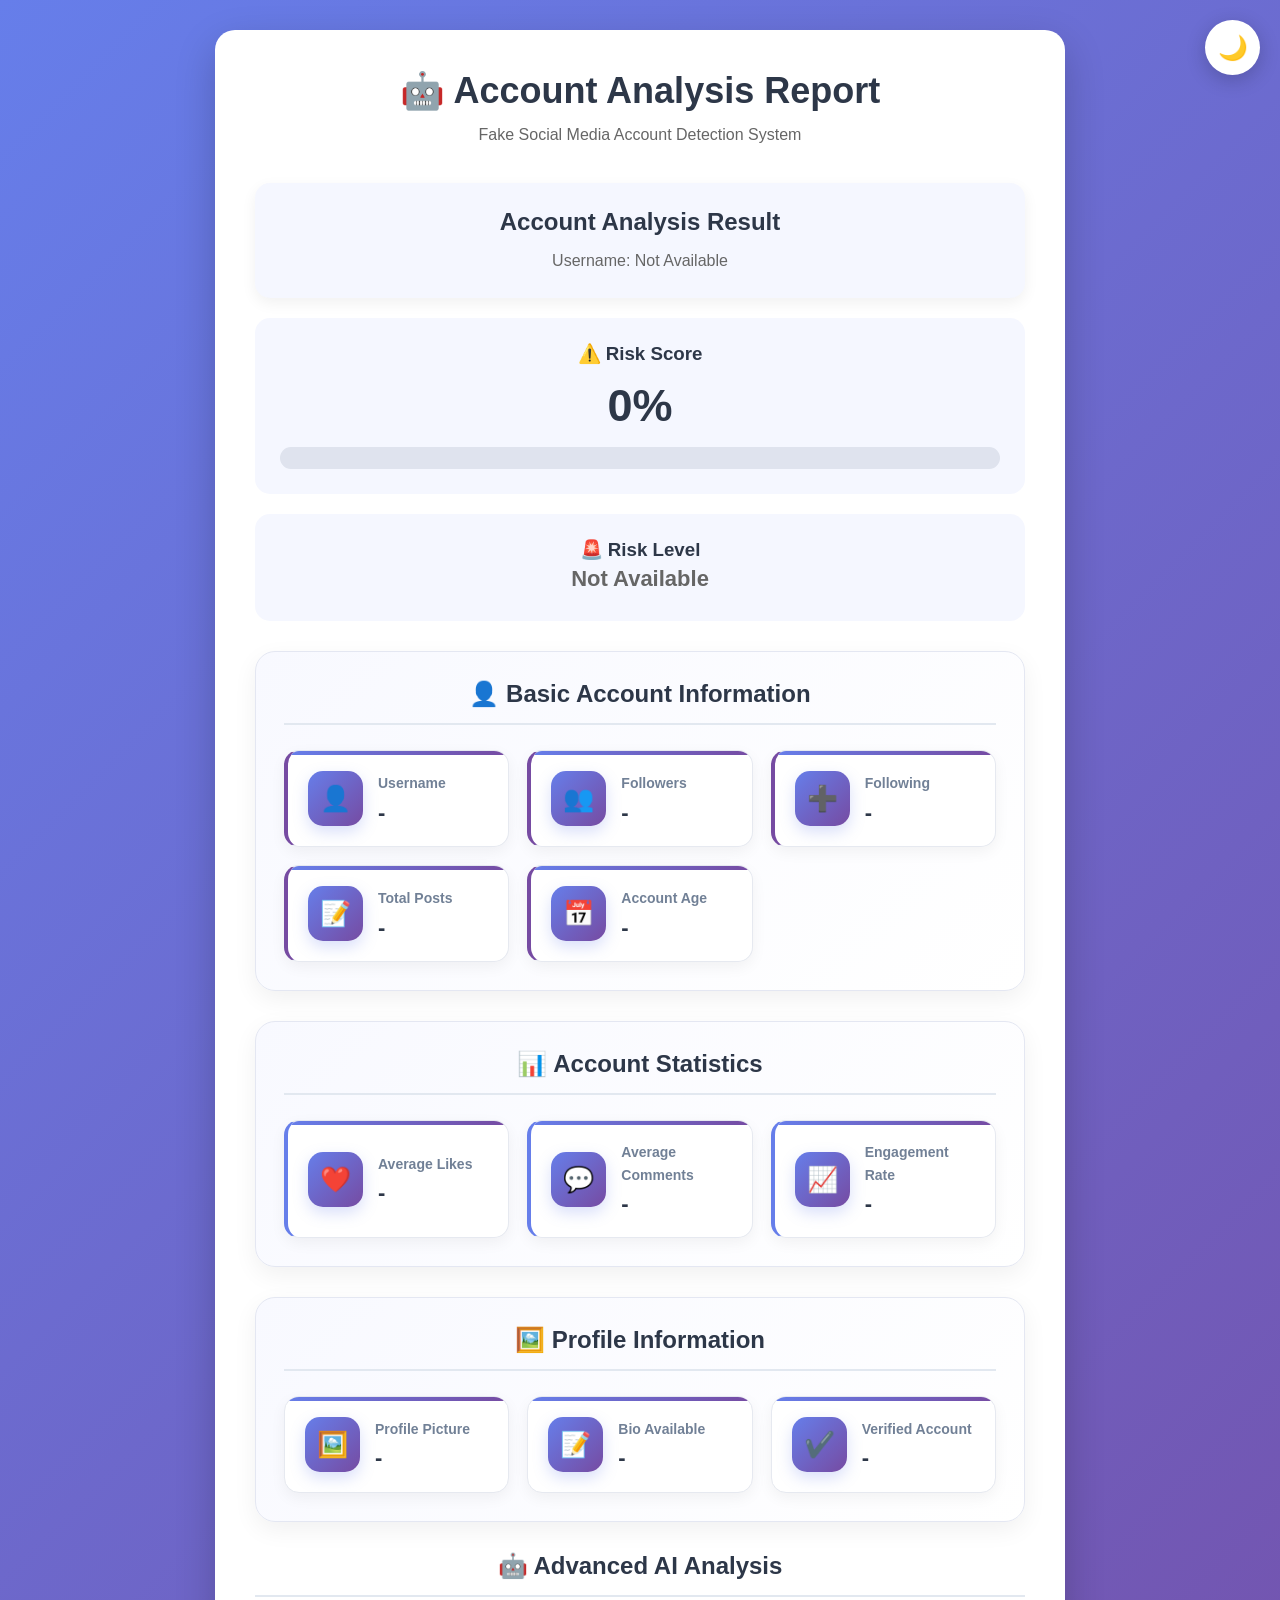
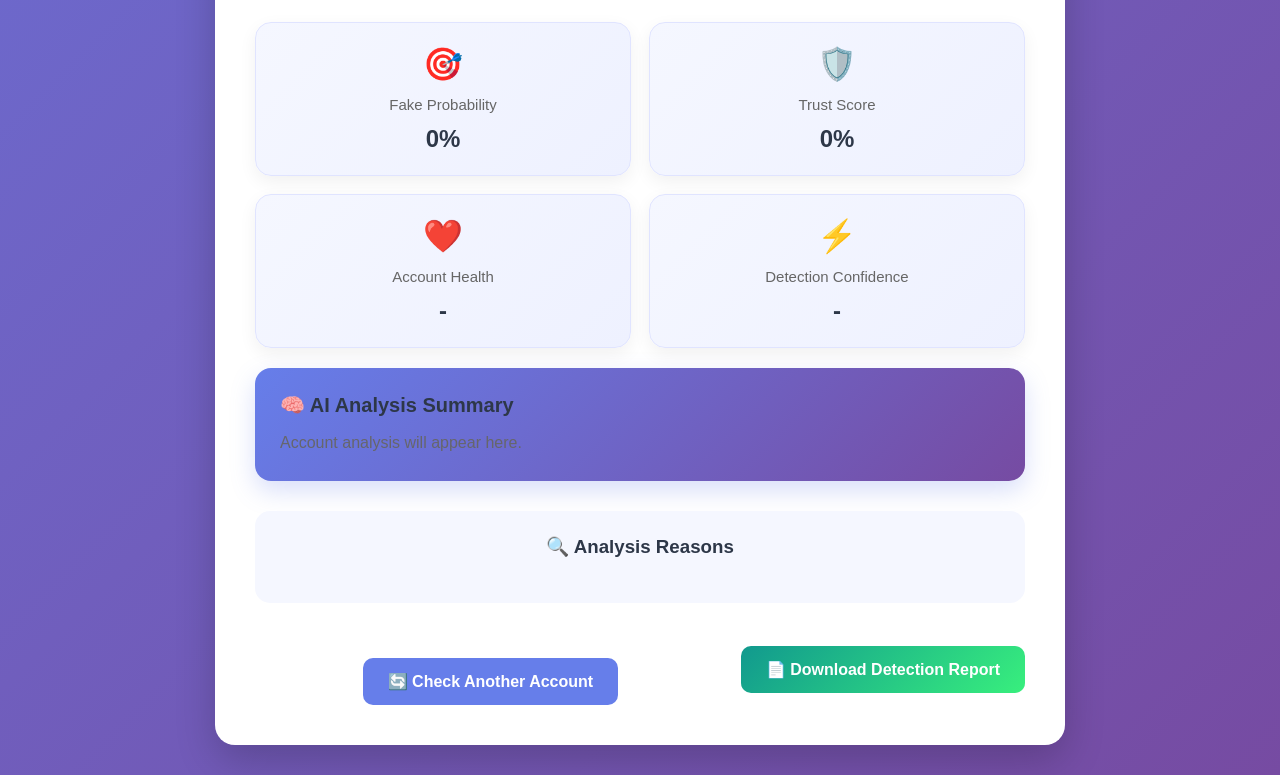
==== FAD System/result.html @ 50cc4f7e "Add files via upload" ====
<!DOCTYPE html>
<html lang="en">

<head>

    <meta charset="UTF-8">

    <meta name="viewport" content="width=device-width, initial-scale=1.0">

    <title>Account Analysis Report</title>

    <link rel="stylesheet" href="style.css">

</head>


<body>

    <!-- THEME TOGGLE BUTTON -->

<button id="themeToggle" class="theme-toggle">

    🌙

</button>

    <div class="container result-container">


        <!-- ==========================================
             RESULT HEADER
        =========================================== -->

        <div class="result-header">

            <h1>🤖 Account Analysis Report</h1>

            <p>
                Fake Social Media Account Detection System
            </p>

        </div>


        <!-- ==========================================
             RESULT STATUS
        =========================================== -->

        <div class="result-card">

            <h2 id="resultTitle">
                Account Analysis Result
            </h2>

            <p id="usernameResult">
                Username: Not Available
            </p>

        </div>


        <!-- ==========================================
             RISK SCORE
        =========================================== -->

        <div class="score-card">

            <h3>⚠️ Risk Score</h3>

            <div class="score-number">

                <span id="scoreValue">0</span>%

            </div>


            <!-- Progress Bar -->

            <div class="progress-container">

                <div
                    id="progressBar"
                    class="progress-bar"
                ></div>

            </div>

        </div>


        <!-- ==========================================
             RISK LEVEL
        =========================================== -->

        <div class="risk-card">

            <h3>🚨 Risk Level</h3>

            <p id="riskLevel">
                Not Available
            </p>

        </div>


        <!-- ==========================================
             BASIC ACCOUNT INFORMATION
        =========================================== -->

        <div class="details-section">

            <h2 class="details-title">
                👤 Basic Account Information
            </h2>


            <div class="details-grid">


                <div class="detail-card">

                    <span class="detail-icon">
                        👤
                    </span>

                    <div>

                        <p class="detail-label">
                            Username
                        </p>

                        <h3 id="detailUsername">
                            -
                        </h3>

                    </div>

                </div>


                <div class="detail-card">

                    <span class="detail-icon">
                        👥
                    </span>

                    <div>

                        <p class="detail-label">
                            Followers
                        </p>

                        <h3 id="detailFollowers">
                            -
                        </h3>

                    </div>

                </div>


                <div class="detail-card">

                    <span class="detail-icon">
                        ➕
                    </span>

                    <div>

                        <p class="detail-label">
                            Following
                        </p>

                        <h3 id="detailFollowing">
                            -
                        </h3>

                    </div>

                </div>


                <div class="detail-card">

                    <span class="detail-icon">
                        📝
                    </span>

                    <div>

                        <p class="detail-label">
                            Total Posts
                        </p>

                        <h3 id="detailPosts">
                            -
                        </h3>

                    </div>

                </div>


                <div class="detail-card">

                    <span class="detail-icon">
                        📅
                    </span>

                    <div>

                        <p class="detail-label">
                            Account Age
                        </p>

                        <h3 id="detailAccountAge">
                            -
                        </h3>

                    </div>

                </div>


            </div>

        </div>


        <!-- ==========================================
             ACCOUNT STATISTICS
        =========================================== -->

        <div class="details-section">

            <h2 class="details-title">
                📊 Account Statistics
            </h2>


            <div class="details-grid">


                <div class="detail-card">

                    <span class="detail-icon">
                        ❤️
                    </span>

                    <div>

                        <p class="detail-label">
                            Average Likes
                        </p>

                        <h3 id="detailLikes">
                            -
                        </h3>

                    </div>

                </div>


                <div class="detail-card">

                    <span class="detail-icon">
                        💬
                    </span>

                    <div>

                        <p class="detail-label">
                            Average Comments
                        </p>

                        <h3 id="detailComments">
                            -
                        </h3>

                    </div>

                </div>


                <div class="detail-card">

                    <span class="detail-icon">
                        📈
                    </span>

                    <div>

                        <p class="detail-label">
                            Engagement Rate
                        </p>

                        <h3 id="detailEngagement">
                            -
                        </h3>

                    </div>

                </div>


            </div>

        </div>


        <!-- ==========================================
             PROFILE INFORMATION
        =========================================== -->

        <div class="details-section">

            <h2 class="details-title">
                🖼️ Profile Information
            </h2>


            <div class="details-grid">


                <div class="detail-card">

                    <span class="detail-icon">
                        🖼️
                    </span>

                    <div>

                        <p class="detail-label">
                            Profile Picture
                        </p>

                        <h3 id="detailProfilePicture">
                            -
                        </h3>

                    </div>

                </div>


                <div class="detail-card">

                    <span class="detail-icon">
                        📝
                    </span>

                    <div>

                        <p class="detail-label">
                            Bio Available
                        </p>

                        <h3 id="detailBio">
                            -
                        </h3>

                    </div>

                </div>


                <div class="detail-card">

                    <span class="detail-icon">
                        ✔️
                    </span>

                    <div>

                        <p class="detail-label">
                            Verified Account
                        </p>

                        <h3 id="detailVerified">
                            -
                        </h3>

                    </div>

                </div>


            </div>

        </div>

        <!-- ==========================================
     ADVANCED ACCOUNT ANALYSIS
========================================== -->

<div class="advanced-analysis-section">

    <h2 class="details-title">
        🤖 Advanced AI Analysis
    </h2>


    <div class="analysis-grid">


        <div class="analysis-card">

            <span class="analysis-icon">
                🎯
            </span>

            <p>Fake Probability</p>

            <h3 id="fakeProbability">
                0%
            </h3>

        </div>


        <div class="analysis-card">

            <span class="analysis-icon">
                🛡️
            </span>

            <p>Trust Score</p>

            <h3 id="trustScore">
                0%
            </h3>

        </div>


        <div class="analysis-card">

            <span class="analysis-icon">
                ❤️
            </span>

            <p>Account Health</p>

            <h3 id="accountHealth">
                -
            </h3>

        </div>


        <div class="analysis-card">

            <span class="analysis-icon">
                ⚡
            </span>

            <p>Detection Confidence</p>

            <h3 id="detectionConfidence">
                -
            </h3>

        </div>


    </div>


    <div class="ai-summary-card">

        <h3>
            🧠 AI Analysis Summary
        </h3>

        <p id="aiSummary">

            Account analysis will appear here.

        </p>

    </div>


</div>


        <!-- ==========================================
             ANALYSIS REASONS
        =========================================== -->

        <div class="reasons-card">

            <h3>
                🔍 Analysis Reasons
            </h3>

            <ul id="reasonsList"></ul>

        </div>


        <!-- ==========================================
             ACTION BUTTON
        =========================================== -->

        <div class="result-button-container">

            <button id="checkAgainBtn">

                🔄 Check Another Account

            </button>

            <button id="downloadReportBtn">

                 📄 Download Detection Report

            </button>

        </div>


    </div>


    <script src="script.js"></script>

</body>

</html>
---- FAD System/style.css ----
/* ==========================================
   FAKE ACCOUNT DETECTION SYSTEM
   COMPLETE PROFESSIONAL STYLE SHEET
========================================== */


/* ==========================================
   1. GLOBAL RESET
========================================== */

* {
    margin: 0;
    padding: 0;
    box-sizing: border-box;
}


/* ==========================================
   2. BODY
========================================== */

body {

    font-family: Arial, sans-serif;

    min-height: 100vh;

    background: linear-gradient(
        135deg,
        #667eea,
        #764ba2
    );

    color: #2d3748;

    padding: 30px 20px;

}


/* ==========================================
   3. MAIN CONTAINER
========================================== */

.container {

    width: 100%;

    max-width: 1000px;

    margin: 0 auto;

    background: #ffffff;

    border-radius: 20px;

    padding: 40px;

    box-shadow:
        0 15px 40px
        rgba(0, 0, 0, 0.20);

}


/* ==========================================
   4. HEADINGS
========================================== */

h1,
h2,
h3 {

    color: #2d3748;

}


p {

    color: #666;

    line-height: 1.6;

}


/* ==========================================
   5. BUTTONS
========================================== */

button {

    border: none;

    outline: none;

    padding: 14px 25px;

    font-size: 16px;

    font-weight: bold;

    border-radius: 10px;

    cursor: pointer;

    background: #667eea;

    color: white;

    transition: all 0.3s ease;

}


button:hover {

    transform: translateY(-3px);

    background: #5568d8;

    box-shadow:
        0 8px 18px
        rgba(102, 126, 234, 0.35);

}


/* ==========================================
   HOME PAGE
========================================== */

.home-container {

    max-width: 1000px;

    text-align: center;

}


/* HOME HEADER */

.home-header {

    margin-bottom: 40px;

}


.home-header h1 {

    font-size: 40px;

    margin-bottom: 15px;

}


.home-header p {

    max-width: 750px;

    margin: 0 auto;

    font-size: 17px;

}


/* HOME BUTTONS */

.home-buttons {

    display: flex;

    justify-content: center;

    align-items: center;

    gap: 20px;

    flex-wrap: wrap;

    margin-bottom: 40px;

}


.home-buttons button {

    min-width: 230px;

}


/* ==========================================
   DASHBOARD
========================================== */

.dashboard-section {

    margin-top: 30px;

    margin-bottom: 40px;

}


.dashboard-section h2 {

    text-align: center;

    font-size: 28px;

    margin-bottom: 25px;

}


.dashboard-stats {

    display: grid;

    grid-template-columns:
        repeat(auto-fit, minmax(200px, 1fr));

    gap: 20px;

}


/* STAT CARD */

.stat-card {

    background:
        linear-gradient(
            135deg,
            #f5f7ff,
            #ffffff
        );

    padding: 25px;

    border-radius: 15px;

    box-shadow:
        0 5px 15px
        rgba(0, 0, 0, 0.08);

    transition: 0.3s;

}


.stat-card:hover {

    transform: translateY(-5px);

}


.stat-card h3 {

    font-size: 36px;

    margin-bottom: 10px;

}


.stat-card p {

    font-size: 16px;

}


/* ==========================================
   FEATURES SECTION
========================================== */

.features-section {

    margin-top: 40px;

}


.features-section h2 {

    text-align: center;

    font-size: 28px;

    margin-bottom: 25px;

}


.features-list {

    display: grid;

    grid-template-columns:
        repeat(auto-fit, minmax(250px, 1fr));

    gap: 18px;

}


.feature-item {

    background: #f5f7ff;

    padding: 20px;

    border-radius: 12px;

    font-size: 16px;

    transition: 0.3s;

}


.feature-item:hover {

    transform: translateY(-4px);

    box-shadow:
        0 8px 20px
        rgba(0, 0, 0, 0.10);

}


/* ==========================================
   HOME FOOTER
========================================== */

.home-footer {

    margin-top: 40px;

    padding-top: 20px;

    border-top: 1px solid #ddd;

}


/* ==========================================
   DETECTION PAGE
========================================== */

.detection-container {

    max-width: 800px;

}


.detection-header {

    text-align: center;

    margin-bottom: 35px;

}


.detection-header h1 {

    font-size: 36px;

    margin-bottom: 10px;

}


.detection-header p {

    font-size: 17px;

}


/* ==========================================
   FORM SECTION
========================================== */

.form-section-title {

    font-size: 21px;

    margin-top: 30px;

    margin-bottom: 20px;

    padding-bottom: 10px;

    border-bottom:
        2px solid #e2e8f0;

    text-align: center;

}


/* ==========================================
   INPUT FIELDS
========================================== */

input,
select {

    width: 100%;

    padding: 15px;

    margin-bottom: 18px;

    border:
        1px solid #cbd5e0;

    border-radius: 10px;

    font-size: 16px;

    outline: none;

    background: #ffffff;

    transition: 0.3s;

}


input:focus,
select:focus {

    border-color: #667eea;

    box-shadow:
        0 0 0 3px
        rgba(102, 126, 234, 0.15);

}


/* ==========================================
   PROFILE OPTIONS
========================================== */

.option-label {

    display: block;

    font-weight: bold;

    margin-bottom: 8px;

    margin-top: 10px;

}


/* ==========================================
   DETECTION BUTTON
========================================== */

form button {

    width: 100%;

    margin-top: 15px;

}


/* ==========================================
   RESULT PAGE
========================================== */

.result-container {

    max-width: 850px;

}


.result-header {

    text-align: center;

    margin-bottom: 35px;

}


.result-header h1 {

    font-size: 36px;

    margin-bottom: 10px;

}


/* ==========================================
   RESULT STATUS CARD
========================================== */

.result-card {

    background: #f5f7ff;

    padding: 25px;

    border-radius: 15px;

    text-align: center;

    margin-bottom: 20px;

    box-shadow:
        0 5px 15px
        rgba(0, 0, 0, 0.06);

}


.result-card h2 {

    margin-bottom: 12px;

}


/* ==========================================
   SCORE CARD
========================================== */

.score-card {

    background: #f5f7ff;

    padding: 25px;

    border-radius: 15px;

    text-align: center;

    margin-bottom: 20px;

}


.score-card h3 {

    margin-bottom: 10px;

}


/* SCORE NUMBER */

.score-number {

    font-size: 45px;

    font-weight: bold;

    margin: 15px;

}


/* ==========================================
   PROGRESS BAR
========================================== */

.progress-container {

    width: 100%;

    height: 22px;

    background: #dfe3ee;

    border-radius: 20px;

    overflow: hidden;

}


.progress-bar {

    width: 0%;

    height: 100%;

    background:
        linear-gradient(
            90deg,
            #667eea,
            #764ba2
        );

    border-radius: 20px;

    transition: width 1s ease;

}


/* ==========================================
   RISK LEVEL CARD
========================================== */

.risk-card {

    background: #f5f7ff;

    padding: 25px;

    border-radius: 15px;

    text-align: center;

    margin-bottom: 20px;

}


.risk-card p {

    font-size: 22px;

    font-weight: bold;

}


/* ==========================================
   ANALYSIS REASONS
========================================== */

.reasons-card {

    background: #f5f7ff;

    padding: 25px;

    border-radius: 15px;

    margin-bottom: 25px;

}


.reasons-card h3 {

    text-align: center;

    margin-bottom: 20px;

}


.reasons-card ul {

    padding-left: 25px;

}


.reasons-card li {

    margin-bottom: 14px;

    font-size: 16px;

    line-height: 1.6;

}


/* ==========================================
   CHECK AGAIN BUTTON
========================================== */

#checkAgainBtn {

    display: block;

    margin: 25px auto 0;

}


/* ==========================================
   HISTORY PAGE
========================================== */

.history-container {

    max-width: 1100px;

}


/* HISTORY HEADER */

.history-header {

    text-align: center;

    margin-bottom: 35px;

}


.history-header h1 {

    font-size: 36px;

    margin-bottom: 10px;

}


/* ==========================================
   HISTORY SEARCH & FILTER
========================================== */

.history-controls {

    display: flex;

    gap: 20px;

    align-items: center;

    margin-bottom: 25px;

}


.history-controls input {

    flex: 1;

    margin-bottom: 0;

}


.history-controls select {

    width: 230px;

    margin-bottom: 0;

}


/* ==========================================
   TABLE CONTAINER
========================================== */

.table-container {

    width: 100%;

    max-height: 500px;

    overflow-x: auto;

    overflow-y: auto;

    margin-bottom: 30px;

    border-radius: 12px;

    border:
        1px solid #e2e8f0;

}


/* ==========================================
   HISTORY TABLE
========================================== */

.table-container table {

    width: 100%;

    min-width: 750px;

    border-collapse: collapse;

}


.table-container th {

    padding: 18px;

    background: #667eea;

    color: white;

    font-size: 16px;

    text-align: center;

    position: sticky;

    top: 0;

}


.table-container td {

    padding: 17px;

    text-align: center;

    border-bottom:
        1px solid #e2e8f0;

}


.table-container tbody tr {

    transition: 0.3s;

}


.table-container tbody tr:hover {

    background: #f5f7ff;

}


/* ==========================================
   HISTORY ACTION BUTTONS
========================================== */

.action-buttons {

    display: flex;

    justify-content: center;

    align-items: center;

    gap: 10px;

}


.view-btn,
.delete-btn {

    padding: 9px 14px;

    font-size: 14px;

    border-radius: 8px;

}


.view-btn {

    background: #667eea;

}


.delete-btn {

    background: #e74c3c;

}


.delete-btn:hover {

    background: #c0392b;

}


/* ==========================================
   HISTORY PAGE BUTTONS
========================================== */

.history-buttons {

    display: flex;

    justify-content: center;

    gap: 20px;

    flex-wrap: wrap;

}


.history-buttons button {

    min-width: 180px;

}


/* ==========================================
   MOBILE RESPONSIVE
========================================== */

@media (max-width: 700px) {

    body {

        padding: 15px;

    }


    .container {

        padding: 25px 18px;

        border-radius: 15px;

    }


    /* HOME */

    .home-header h1 {

        font-size: 29px;

    }


    .home-buttons {

        flex-direction: column;

    }


    .home-buttons button {

        width: 100%;

    }


    /* DETECTION */

    .detection-header h1 {

        font-size: 28px;

    }


    /* RESULT */

    .result-header h1 {

        font-size: 28px;

    }


    .score-number {

        font-size: 38px;

    }


    /* HISTORY */

    .history-header h1 {

        font-size: 28px;

    }


    .history-controls {

        flex-direction: column;

        align-items: stretch;

    }


    .history-controls select {

        width: 100%;

    }


    .history-buttons {

        flex-direction: column;

    }


    .history-buttons button {

        width: 100%;

    }


    .action-buttons {

        flex-direction: column;

    }


}


/* ==========================================
   SMALL MOBILE
========================================== */

@media (max-width: 400px) {

    .container {

        padding: 20px 14px;

    }


    .home-header h1 {

        font-size: 25px;

    }


    button {

        font-size: 15px;

        padding: 13px 18px;

    }


    input,
    select {

        font-size: 15px;

    }

}

/* ==========================================
   PROFESSIONAL FORM CARDS
========================================== */

.form-card {

    background: linear-gradient(
        135deg,
        #f8f9ff,
        #ffffff
    );

    border: 1px solid #e2e8f0;

    border-radius: 18px;

    padding: 25px;

    margin-bottom: 30px;

    box-shadow:
        0 8px 20px
        rgba(0, 0, 0, 0.06);

}


/* CARD HEADER */

.form-card-header {

    display: flex;

    align-items: center;

    gap: 15px;

    margin-bottom: 25px;

    padding-bottom: 18px;

    border-bottom:
        2px solid #e9edf5;

}


.section-icon {

    width: 55px;

    height: 55px;

    display: flex;

    justify-content: center;

    align-items: center;

    font-size: 28px;

    border-radius: 15px;

    background:
        linear-gradient(
            135deg,
            #667eea,
            #764ba2
        );

}


/* HEADER TEXT */

.form-card-header h2 {

    font-size: 22px;

    margin-bottom: 5px;

}


.form-card-header p {

    font-size: 14px;

}


/* ==========================================
   FORM GRID
========================================== */

.form-grid {

    display: grid;

    grid-template-columns:
        repeat(2, 1fr);

    gap: 18px;

}


/* INPUT GROUP */

.input-group {

    display: flex;

    flex-direction: column;

}


.input-group label {

    font-size: 15px;

    font-weight: bold;

    margin-bottom: 8px;

    color: #374151;

}


.input-group input {

    margin-bottom: 0;

}


/* FULL WIDTH */

.full-width {

    grid-column: span 2;

}


/* INPUT HOVER */

.input-group input:hover {

    border-color: #667eea;

}


/* ==========================================
   MOBILE RESPONSIVE
========================================== */

@media (max-width: 650px) {

    .form-grid {

        grid-template-columns: 1fr;

    }


    .full-width {

        grid-column: span 1;

    }


    .form-card {

        padding: 20px;

    }


    .form-card-header {

        align-items: flex-start;

    }


    .section-icon {

        width: 48px;

        height: 48px;

        font-size: 23px;

    }

}

/* ==========================================
   PROFESSIONAL RESULT DETAILS CARDS
========================================== */


/* MAIN DETAILS SECTION */

.details-section {

    margin-top: 30px;

    margin-bottom: 30px;

    padding: 28px;

    background: linear-gradient(
        135deg,
        #f8f9ff,
        #ffffff
    );

    border-radius: 20px;

    border: 1px solid #e4e7f2;

    box-shadow:
        0 8px 25px
        rgba(0, 0, 0, 0.06);

}


/* SECTION TITLE */

.details-title {

    display: flex;

    align-items: center;

    justify-content: center;

    gap: 10px;

    font-size: 24px;

    margin-bottom: 25px;

    padding-bottom: 15px;

    color: #2d3748;

    border-bottom: 2px solid #e2e8f0;

}


/* GRID FOR INFORMATION */

.details-grid {

    display: grid;

    grid-template-columns:
        repeat(auto-fit, minmax(220px, 1fr));

    gap: 18px;

}


/* ==========================================
   INDIVIDUAL INFORMATION CARD
========================================== */

.detail-card {

    display: flex;

    align-items: center;

    gap: 15px;

    padding: 20px;

    background: #ffffff;

    border-radius: 15px;

    border: 1px solid #e6e9f0;

    box-shadow:
        0 5px 15px
        rgba(0, 0, 0, 0.05);

    transition: all 0.3s ease;

    position: relative;

    overflow: hidden;

}


/* TOP COLOR LINE */

.detail-card::before {

    content: "";

    position: absolute;

    top: 0;

    left: 0;

    width: 100%;

    height: 4px;

    background: linear-gradient(
        90deg,
        #667eea,
        #764ba2
    );

}


/* CARD HOVER EFFECT */

.detail-card:hover {

    transform: translateY(-6px);

    box-shadow:
        0 12px 25px
        rgba(102, 126, 234, 0.18);

}


/* ==========================================
   ICON DESIGN
========================================== */

.detail-icon {

    min-width: 55px;

    width: 55px;

    height: 55px;

    display: flex;

    align-items: center;

    justify-content: center;

    font-size: 25px;

    border-radius: 15px;

    background: linear-gradient(
        135deg,
        #667eea,
        #764ba2
    );

    box-shadow:
        0 6px 15px
        rgba(102, 126, 234, 0.25);

}


/* ==========================================
   LABEL
========================================== */

.detail-label {

    font-size: 14px;

    font-weight: 600;

    color: #718096;

    margin-bottom: 5px;

}


/* ==========================================
   VALUE
========================================== */

.detail-card h3 {

    font-size: 22px;

    color: #2d3748;

    margin: 0;

    word-break: break-word;

}


/* ==========================================
   SPECIAL COLORS FOR DIFFERENT SECTIONS
========================================== */


/* BASIC INFORMATION CARDS */

.details-section:nth-of-type(4) .detail-card {

    border-left: 4px solid #667eea;

}


/* ACCOUNT STATISTICS CARDS */

.details-section:nth-of-type(5) .detail-card {

    border-left: 4px solid #764ba2;

}


/* PROFILE INFORMATION CARDS */

.details-section:nth-of-type(6) .detail-card {

    border-left: 4px solid #667eea;

}


/* ==========================================
   RESULT BUTTON CONTAINER
========================================== */

.result-button-container {

    display: flex;

    justify-content: center;

    align-items: center;

    margin-top: 30px;

}


.result-button-container button {

    min-width: 240px;

}


/* ==========================================
   MOBILE RESPONSIVE
========================================== */

@media (max-width: 650px) {

    .details-section {

        padding: 20px;

    }


    .details-title {

        font-size: 20px;

        text-align: center;

    }


    .details-grid {

        grid-template-columns: 1fr;

    }


    .detail-card {

        padding: 18px;

    }


    .detail-icon {

        min-width: 48px;

        width: 48px;

        height: 48px;

        font-size: 22px;

    }


    .detail-card h3 {

        font-size: 19px;

    }

}

/* ==========================================
   PROFESSIONAL ANALYTIC DASHBOARD
========================================== */


/* ANALYTIC MAIN CONTAINER */

.analytic-container {

    max-width: 1000px;

}


/* ==========================================
   ANALYTIC HEADER
========================================== */

.analytic-header {

    text-align: center;

    margin-bottom: 35px;

}


.analytic-header h1 {

    font-size: 36px;

    color: #2d3748;

    margin-bottom: 12px;

}


.analytic-header p {

    font-size: 17px;

    color: #718096;

}


/* ==========================================
   ANALYTIC STATISTICS GRID
========================================== */

.analytic-stats {

    display: grid;

    grid-template-columns:
        repeat(auto-fit, minmax(200px, 1fr));

    gap: 20px;

    margin-bottom: 30px;

}


/* ==========================================
   ANALYTIC CARDS
========================================== */

.analytic-card {

    background: #ffffff;

    border-radius: 18px;

    padding: 25px 20px;

    text-align: center;

    border: 1px solid #e6e9f0;

    box-shadow:
        0 6px 18px
        rgba(0, 0, 0, 0.07);

    position: relative;

    overflow: hidden;

    transition: all 0.3s ease;

}


/* TOP GRADIENT LINE */

.analytic-card::before {

    content: "";

    position: absolute;

    top: 0;

    left: 0;

    width: 100%;

    height: 5px;

    background: linear-gradient(
        90deg,
        #667eea,
        #764ba2
    );

}


/* HOVER EFFECT */

.analytic-card:hover {

    transform: translateY(-7px);

    box-shadow:
        0 15px 30px
        rgba(102, 126, 234, 0.18);

}


/* ==========================================
   ANALYTIC ICON
========================================== */

.analytic-icon {

    width: 60px;

    height: 60px;

    margin: 0 auto 15px;

    display: flex;

    align-items: center;

    justify-content: center;

    font-size: 28px;

    border-radius: 18px;

    background: linear-gradient(
        135deg,
        #667eea,
        #764ba2
    );

}


/* ==========================================
   ANALYTIC NUMBER
========================================== */

.analytic-card h2 {

    font-size: 38px;

    color: #2d3748;

    margin-bottom: 10px;

}


/* ==========================================
   ANALYTIC LABEL
========================================== */

.analytic-card p {

    font-size: 15px;

    color: #718096;

    font-weight: 600;

}


/* ==========================================
   ANALYTIC SECTIONS
========================================== */

.analytic-section {

    margin-bottom: 30px;

    padding: 28px;

    background: linear-gradient(
        135deg,
        #f8f9ff,
        #ffffff
    );

    border-radius: 20px;

    border: 1px solid #e4e7f2;

    box-shadow:
        0 8px 25px
        rgba(0, 0, 0, 0.06);

}


/* SECTION TITLE */

.analytic-section h2 {

    text-align: center;

    font-size: 24px;

    color: #2d3748;

    padding-bottom: 15px;

    margin-bottom: 25px;

    border-bottom: 2px solid #e2e8f0;

}


/* ==========================================
   RISK DISTRIBUTION
========================================== */

.distribution-container {

    display: flex;

    flex-direction: column;

    gap: 25px;

}


.distribution-item {

    width: 100%;

}


/* LABEL */

.distribution-label {

    display: flex;

    justify-content: space-between;

    align-items: center;

    margin-bottom: 10px;

    font-size: 17px;

    font-weight: bold;

    color: #2d3748;

}


/* BAR BACKGROUND */

.distribution-bar {

    width: 100%;

    height: 22px;

    background: #e2e8f0;

    border-radius: 20px;

    overflow: hidden;

}


/* PROGRESS BAR */

.distribution-progress {

    width: 0%;

    height: 100%;

    border-radius: 20px;

    transition: width 1s ease;

}


/* HIGH RISK */

.high-progress {

    background: linear-gradient(
        90deg,
        #ff416c,
        #ff4b2b
    );

}


/* MEDIUM RISK */

.medium-progress {

    background: linear-gradient(
        90deg,
        #f7971e,
        #ffd200
    );

}


/* LOW RISK */

.low-progress {

    background: linear-gradient(
        90deg,
        #11998e,
        #38ef7d
    );

}


/* ==========================================
   MOST RECENT DETECTION
========================================== */

#recentDetection {

    display: grid;

    grid-template-columns:
        repeat(auto-fit, minmax(200px, 1fr));

    gap: 18px;

}


/* RECENT ACCOUNT CARD */

.recent-account-card {

    padding: 20px;

    background: #ffffff;

    border-radius: 15px;

    border: 1px solid #e6e9f0;

    box-shadow:
        0 5px 15px
        rgba(0, 0, 0, 0.05);

}


/* NO DATA MESSAGE */

.no-data-message {

    grid-column: 1 / -1;

    text-align: center;

    padding: 30px;

    color: #718096;

}


/* ==========================================
   ANALYTIC BUTTONS
========================================== */

.analytic-buttons {

    display: flex;

    justify-content: center;

    align-items: center;

    gap: 18px;

    flex-wrap: wrap;

    margin-top: 30px;

}


.analytic-buttons button {

    min-width: 210px;

}


/* ==========================================
   MOBILE RESPONSIVE
========================================== */

@media (max-width: 650px) {

    .analytic-container {

        padding: 25px 18px;

    }


    .analytic-header h1 {

        font-size: 28px;

    }


    .analytic-stats {

        grid-template-columns: 1fr;

    }


    .analytic-section {

        padding: 20px;

    }


    .analytic-section h2 {

        font-size: 20px;

    }


    .distribution-label {

        font-size: 15px;

    }


    .analytic-buttons {

        flex-direction: column;

    }


    .analytic-buttons button {

        width: 100%;

    }

}

/* ==========================================
   PROFESSIONAL DETECTION FORM CARDS
========================================== */

.form-card {

    background: #f8f9ff;

    border: 1px solid #e3e6f5;

    border-radius: 18px;

    padding: 25px;

    margin-bottom: 25px;

    transition: 0.3s;

}


.form-card:hover {

    transform: translateY(-3px);

    box-shadow: 0 10px 25px rgba(0, 0, 0, 0.08);

}


/* ==========================================
   CARD HEADER
========================================== */

.form-card-header {

    display: flex;

    align-items: center;

    gap: 15px;

    margin-bottom: 25px;

}


.section-icon {

    width: 55px;

    height: 55px;

    display: flex;

    align-items: center;

    justify-content: center;

    font-size: 26px;

    background: white;

    border-radius: 15px;

    box-shadow: 0 5px 15px rgba(0, 0, 0, 0.08);

}


.form-card-header h2 {

    font-size: 22px;

    color: #2d3748;

    margin-bottom: 6px;

}


.form-card-header p {

    font-size: 14px;

    color: #718096;

    line-height: 1.5;

}


/* ==========================================
   FORM GRID
========================================== */

.form-grid {

    display: grid;

    grid-template-columns: repeat(2, 1fr);

    gap: 20px;

}


.full-width {

    grid-column: span 2;

}


/* ==========================================
   INPUT GROUP
========================================== */

.input-group {

    display: flex;

    flex-direction: column;

}


.input-group label {

    font-size: 15px;

    font-weight: bold;

    color: #2d3748;

    margin-bottom: 8px;

}


.input-group input {

    margin-bottom: 0;

    background: white;

}


.input-group select {

    margin-bottom: 0;

    background: white;

}


/* ==========================================
   ANALYZE BUTTON
========================================== */

.analyze-btn {

    width: 100%;

    padding: 17px;

    font-size: 18px;

    margin-top: 5px;

    border-radius: 12px;

}


/* ==========================================
   MOBILE RESPONSIVE DETECTION FORM
========================================== */

@media (max-width: 650px) {

    .form-grid {

        grid-template-columns: 1fr;

    }


    .full-width {

        grid-column: span 1;

    }


    .form-card {

        padding: 20px;

    }


    .form-card-header {

        align-items: flex-start;

    }


    .form-card-header h2 {

        font-size: 19px;

    }


    .section-icon {

        width: 48px;

        height: 48px;

        font-size: 22px;

    }

}

/* ==========================================
   AUTO ENGAGEMENT CALCULATION
========================================== */

.auto-calculate-text {

    margin-top: 8px;

    font-size: 13px;

    color: #718096;

}


#engagement {

    background: #eef1ff;

    cursor: not-allowed;

    font-weight: bold;

    color: #5568d8;

}

/* ==========================================
   ADVANCED AI ANALYSIS SECTION
========================================== */

.advanced-analysis-section {
    margin-top: 30px;
    margin-bottom: 30px;
}


/* ==========================================
   ANALYSIS GRID
========================================== */

.analysis-grid {
    display: grid;
    grid-template-columns: repeat(2, 1fr);
    gap: 18px;
    margin-top: 20px;
}


/* ==========================================
   ANALYSIS CARD
========================================== */

.analysis-card {
    background: linear-gradient(
        135deg,
        #f5f7ff,
        #eef1ff
    );

    border: 1px solid #e0e4ff;

    border-radius: 16px;

    padding: 22px;

    text-align: center;

    transition: 0.3s;

    box-shadow:
        0 6px 18px rgba(0, 0, 0, 0.06);
}


.analysis-card:hover {
    transform: translateY(-5px);

    box-shadow:
        0 12px 25px rgba(102, 126, 234, 0.2);
}


/* ==========================================
   ANALYSIS ICON
========================================== */

.analysis-icon {
    display: block;

    font-size: 32px;

    margin-bottom: 10px;
}


/* ==========================================
   ANALYSIS TEXT
========================================== */

.analysis-card p {
    font-size: 15px;

    color: #666;

    margin-bottom: 8px;
}


.analysis-card h3 {
    font-size: 24px;

    color: #2d3748;
}


/* ==========================================
   AI SUMMARY CARD
========================================== */

.ai-summary-card {
    margin-top: 20px;

    padding: 25px;

    border-radius: 16px;

    background: linear-gradient(
        135deg,
        #667eea,
        #764ba2
    );

    color: white;

    box-shadow:
        0 10px 25px rgba(102, 126, 234, 0.25);
}


.ai-summary-card h3 {
    font-size: 20px;

    margin-bottom: 12px;
}


.ai-summary-card p {
    font-size: 16px;

    line-height: 1.7;

    opacity: 0.95;
}


/* ==========================================
   MOBILE RESPONSIVE
========================================== */

@media (max-width: 600px) {

    .analysis-grid {
        grid-template-columns: 1fr;
    }


    .analysis-card {
        padding: 18px;
    }


    .ai-summary-card {
        padding: 20px;
    }

}

/* ==========================================
   RESULT ACTION BUTTONS
========================================== */

.result-button-container {
    display: flex;
    justify-content: center;
    align-items: center;
    gap: 15px;
    flex-wrap: wrap;
    margin-top: 30px;
}


.result-button-container button {
    min-width: 220px;
}


/* Download Report Button */

#downloadReportBtn {
    background: linear-gradient(
        135deg,
        #11998e,
        #38ef7d
    );
}


#downloadReportBtn:hover {
    transform: translateY(-3px);

    box-shadow:
        0 10px 20px rgba(17, 153, 142, 0.3);
}


/* Mobile */

@media (max-width: 600px) {

    .result-button-container {
        flex-direction: column;
    }


    .result-button-container button {
        width: 100%;
    }

}

/* ==========================================
   DARK MODE / LIGHT MODE
========================================== */

.theme-toggle {
    position: fixed;

    top: 20px;

    right: 20px;

    width: 55px;

    height: 55px;

    padding: 0;

    border-radius: 50%;

    font-size: 24px;

    display: flex;

    justify-content: center;

    align-items: center;

    z-index: 1000;

    background: white;

    color: #2d3748;

    box-shadow: 0 5px 20px rgba(0, 0, 0, 0.2);

    transition: 0.3s;
}


.theme-toggle:hover {
    transform: rotate(20deg) scale(1.08);

    background: #f5f7ff;
}


/* ==========================================
   DARK MODE BODY
========================================== */

body.dark-mode {
    background: linear-gradient(
        135deg,
        #121212,
        #1e1e2f
    );
}


/* ==========================================
   DARK MODE MAIN CONTAINER
========================================== */

body.dark-mode .container {
    background: #20202b;

    color: white;
}


/* ==========================================
   DARK MODE HEADINGS
========================================== */

body.dark-mode h1,
body.dark-mode h2,
body.dark-mode h3 {
    color: #ffffff;
}


/* ==========================================
   DARK MODE TEXT
========================================== */

body.dark-mode p,
body.dark-mode label {
    color: #d1d1d1;
}


/* ==========================================
   DARK MODE CARDS
========================================== */

body.dark-mode .result-card,
body.dark-mode .score-card,
body.dark-mode .risk-card,
body.dark-mode .reasons-card,
body.dark-mode .detail-card,
body.dark-mode .analysis-card,
body.dark-mode .stat-card,
body.dark-mode .feature-item,
body.dark-mode .form-card,
body.dark-mode .recent-account-card {
    background: #2b2b38;

    border-color: #3b3b4d;
}

/* ==========================================
   DARK MODE ANALYTIC DASHBOARD
========================================== */

body.dark-mode .analytic-card {
    background: #2b2b38;
    border-color: #3b3b4d;
}

body.dark-mode .analytic-card h2 {
    color: #ffffff;
}

body.dark-mode .analytic-card p {
    color: #d1d1d1;
}

body.dark-mode .analytic-section {
    background: #242431;
    border-color: #3b3b4d;
}

body.dark-mode .analytic-section h2 {
    color: #ffffff;
}

body.dark-mode .distribution-label {
    color: #ffffff;
}

body.dark-mode .no-data-message {
    color: #d1d1d1;
}


/* ==========================================
   DARK MODE INPUTS
========================================== */

body.dark-mode input,
body.dark-mode select {
    background: #292936;

    color: white;

    border-color: #44445a;
}


body.dark-mode input::placeholder {
    color: #aaa;
}


/* ==========================================
   DARK MODE TABLE
========================================== */

body.dark-mode .table-container td {
    color: white;

    border-color: #3b3b4d;
}


body.dark-mode .table-container tbody tr:hover {
    background: #2b2b38;
}


/* ==========================================
   DARK MODE FORM SECTION
========================================== */

body.dark-mode .form-section-title {
    color: white;

    border-color: #44445a;
}


/* ==========================================
   DARK MODE THEME BUTTON
========================================== */

body.dark-mode .theme-toggle {
    background: #2b2b38;

    color: #ffd43b;
}


/* ==========================================
   MOBILE
========================================== */

@media (max-width: 600px) {

    .theme-toggle {
        width: 48px;

        height: 48px;

        font-size: 20px;

        top: 15px;

        right: 15px;
    }

}

/* ==========================================
   ANALYTIC CHARTS
========================================== */

.charts-section {
    margin-top: 40px;
}


.charts-section h2 {
    text-align: center;
    margin-bottom: 25px;
    font-size: 26px;
}


.charts-grid {
    display: grid;
    grid-template-columns: repeat(2, 1fr);
    gap: 25px;
}


.chart-card {
    background: #f5f7ff;
    padding: 25px;
    border-radius: 18px;
    box-shadow: 0 8px 20px rgba(0, 0, 0, 0.08);
}


.chart-card h3 {
    text-align: center;
    margin-bottom: 20px;
}


.trend-chart {
    margin-top: 25px;
}


/* DARK MODE */

body.dark-mode .chart-card {
    background: #2b2b38;
}


/* MOBILE */

@media (max-width: 700px) {

    .charts-grid {
        grid-template-columns: 1fr;
    }

}

/* ==========================================
   ACCOUNT COMPARISON PAGE
========================================== */

.compare-container {
    max-width: 1100px;
}


/* HEADER */

.compare-header {
    text-align: center;
    margin-bottom: 35px;
}


.compare-header h1 {
    font-size: 36px;
    margin-bottom: 12px;
    color: #2d3748;
}


.compare-header p {
    color: #666;
    font-size: 17px;
}


/* ==========================================
   ACCOUNT SELECTION
========================================== */

.compare-selection {
    display: grid;
    grid-template-columns: 1fr auto 1fr;
    gap: 20px;
    align-items: center;
    margin-bottom: 25px;
}


.select-account-card {
    background: #f5f7ff;
    padding: 22px;
    border-radius: 15px;
}


.select-account-card h3 {
    margin-bottom: 15px;
    color: #2d3748;
}


.select-account-card select {
    margin-bottom: 0;
}


.compare-vs {
    font-size: 24px;
    font-weight: bold;
    color: #667eea;
}


/* ==========================================
   COMPARE BUTTON
========================================== */

.compare-button-container {
    text-align: center;
    margin-bottom: 35px;
}


#compareBtn {
    min-width: 250px;
}


/* ==========================================
   COMPARISON RESULT
========================================== */

.comparison-result {
    margin-top: 20px;
}


.comparison-placeholder {
    text-align: center;
    padding: 35px;
    background: #f5f7ff;
    border-radius: 15px;
    font-size: 17px;
    color: #666;
}


/* ==========================================
   COMPARISON TABLE
========================================== */

.comparison-table-container {
    overflow-x: auto;
}


.comparison-table {
    width: 100%;
    border-collapse: collapse;
    min-width: 650px;
}


.comparison-table th {
    background: #667eea;
    color: white;
    padding: 18px;
    text-align: center;
}


.comparison-table td {
    padding: 16px;
    text-align: center;
    border-bottom: 1px solid #ddd;
}


.comparison-table tr:hover {
    background: #f5f7ff;
}


.comparison-table td:first-child {
    font-weight: bold;
}


/* ==========================================
   NAVIGATION BUTTONS
========================================== */

.compare-navigation {
    display: flex;
    justify-content: center;
    gap: 15px;
    flex-wrap: wrap;
    margin-top: 35px;
}


/* ==========================================
   DARK MODE
========================================== */

body.dark-mode .select-account-card,
body.dark-mode .comparison-placeholder {
    background: #2b2b38;
}


body.dark-mode .compare-header h1,
body.dark-mode .select-account-card h3 {
    color: white;
}


body.dark-mode .comparison-table td {
    color: white;
    border-color: #44445a;
}


body.dark-mode .comparison-table tr:hover {
    background: #2b2b38;
}


/* ==========================================
   MOBILE
========================================== */

@media (max-width: 700px) {

    .compare-selection {
        grid-template-columns: 1fr;
    }


    .compare-vs {
        text-align: center;
    }


    .compare-navigation {
        flex-direction: column;
    }


    .compare-navigation button {
        width: 100%;
    }

}
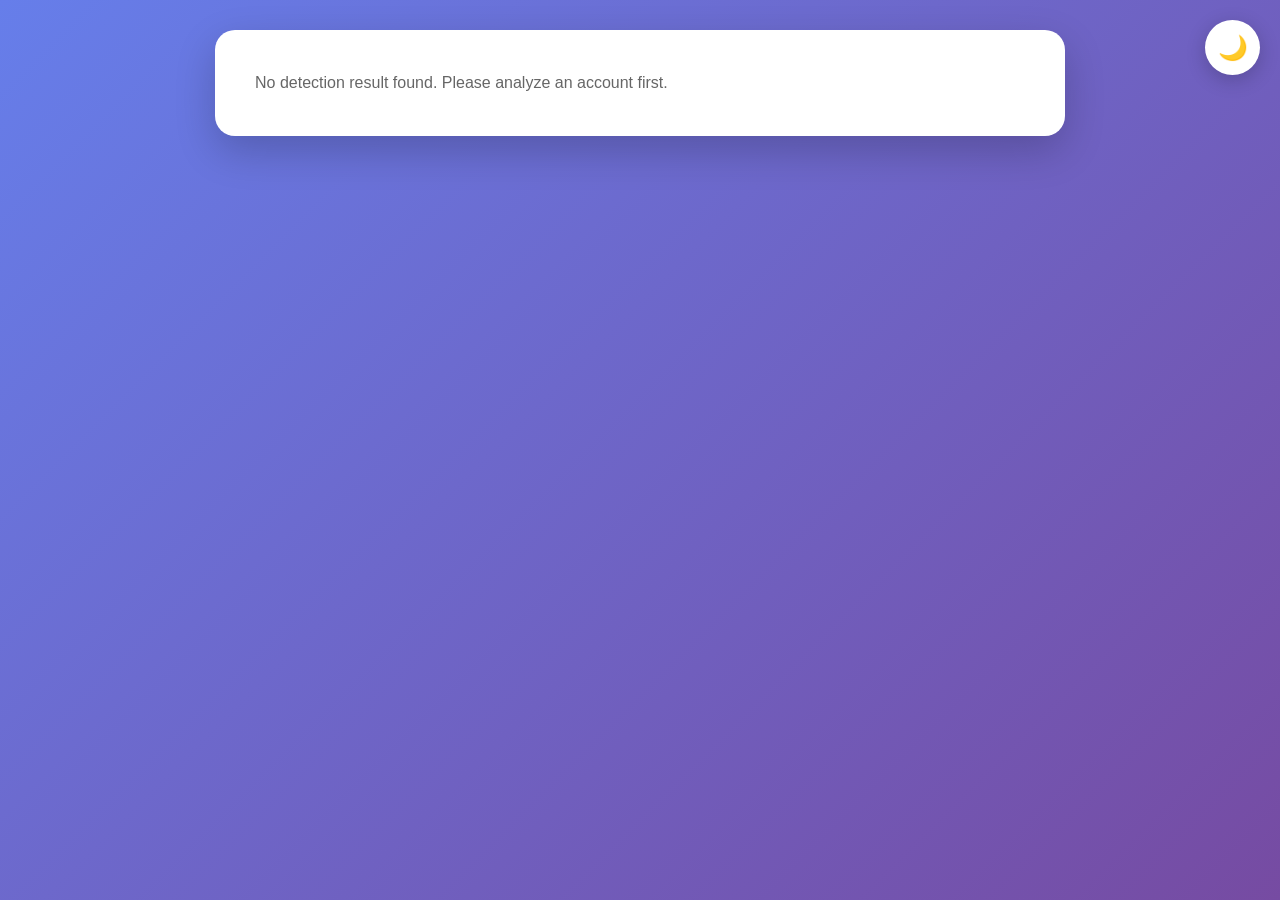
==== commit aac32998: "Update result.html" ====
--- a/FAD System/result.html
+++ b/FAD System/result.html
@@ -24,7 +24,7 @@
 
 </button>
 
-    <div class="container result-container">
+    <div id="resultContainer" class="container result-container">
 
 
         <!-- ==========================================
@@ -528,4 +528,4 @@
 
 </body>
 
-</html>+</html>
